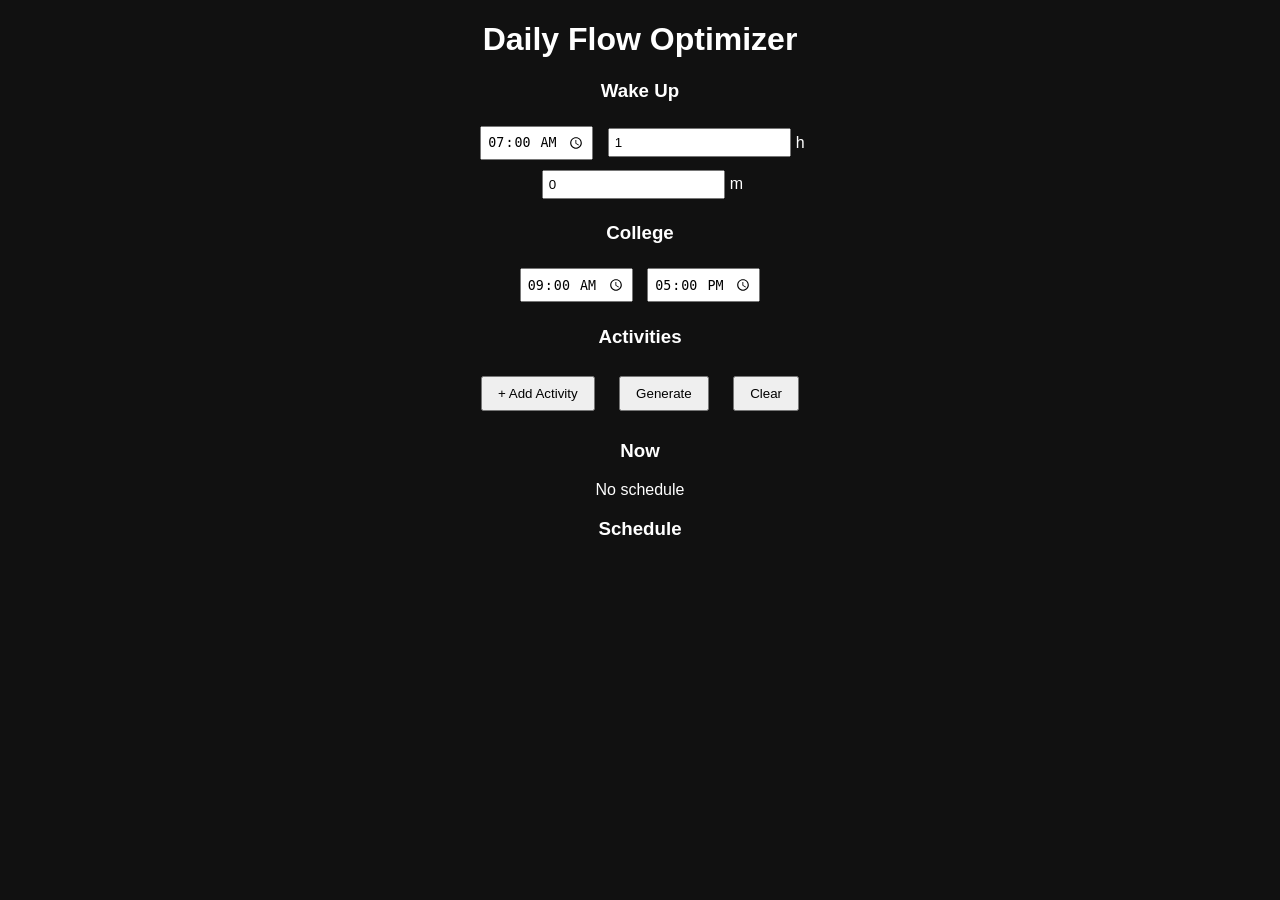
==== index.html @ 75579330 "Rename index.html.html to index.html" ====
<!DOCTYPE html>
<html lang="en">
<head>
    <meta charset="UTF-8">
    <meta name="viewport" content="width=device-width, initial-scale=1.0">
    <title>Daily Flow Optimizer</title>
    <link rel="stylesheet" href="style.css">
</head>
<body>

<div class="container">
    <h1>Daily Flow Optimizer</h1>

    <h3>Wake Up</h3>
    <input type="time" id="wakeUp" value="07:00">
    <input type="number" id="wakeUpHours" value="1">h
    <input type="number" id="wakeUpMinutes" value="0">m

    <h3>College</h3>
    <input type="time" id="collegeStart" value="09:00">
    <input type="time" id="collegeEnd" value="17:00">

    <h3>Activities</h3>
    <div id="extraActivities"></div>

    <button id="addActivity">+ Add Activity</button>
    <button id="generateBtn">Generate</button>
    <button id="clearBtn">Clear</button>

    <h3>Now</h3>
    <p id="currentTask">No schedule</p>

    <h3>Schedule</h3>
    <ul id="scheduleList"></ul>
</div>

<script src="script.js"></script>
</body>
</html>
---- style.css ----
body {
    font-family: Arial;
    background: #111;
    color: white;
    text-align: center;
}

.container {
    max-width: 500px;
    margin: auto;
}

input {
    margin: 5px;
    padding: 5px;
}

button {
    margin: 10px;
    padding: 8px 15px;
    cursor: pointer;
}

li {
    margin: 5px;
}
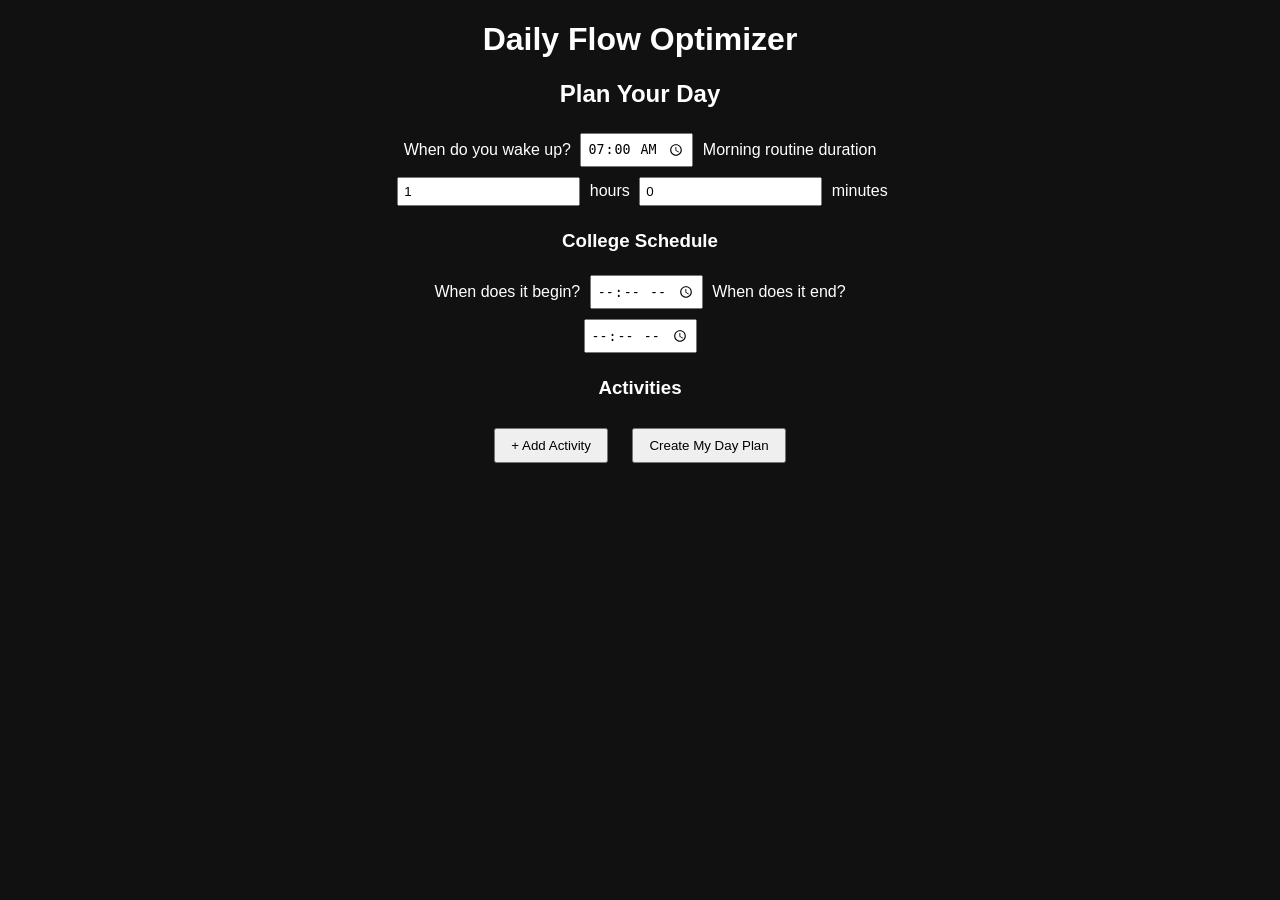
==== commit 0f68489d: "Refactor HTML structure for daily planner" ====
--- a/index.html
+++ b/index.html
@@ -6,34 +6,57 @@
     <title>Daily Flow Optimizer</title>
     <link rel="stylesheet" href="style.css">
 </head>
+
 <body>
 
 <div class="container">
+
     <h1>Daily Flow Optimizer</h1>
 
-    <h3>Wake Up</h3>
-    <input type="time" id="wakeUp" value="07:00">
-    <input type="number" id="wakeUpHours" value="1">h
-    <input type="number" id="wakeUpMinutes" value="0">m
+    <div class="input-section">
 
-    <h3>College</h3>
-    <input type="time" id="collegeStart" value="09:00">
-    <input type="time" id="collegeEnd" value="17:00">
+        <h2>Plan Your Day</h2>
 
-    <h3>Activities</h3>
-    <div id="extraActivities"></div>
+        <label>When do you wake up?</label>
+        <input type="time" id="wakeUp" value="07:00">
 
-    <button id="addActivity">+ Add Activity</button>
-    <button id="generateBtn">Generate</button>
-    <button id="clearBtn">Clear</button>
+        <label>Morning routine duration</label>
+        <div class="duration-row">
+            <input type="number" id="wakeUpHours" value="1"> <span>hours</span>
+            <input type="number" id="wakeUpMinutes" value="0"> <span>minutes</span>
+        </div>
 
-    <h3>Now</h3>
-    <p id="currentTask">No schedule</p>
+        <h3>College Schedule</h3>
+        <label>When does it begin?</label>
+        <input type="time" id="collegeStart">
 
-    <h3>Schedule</h3>
-    <ul id="scheduleList"></ul>
+        <label>When does it end?</label>
+        <input type="time" id="collegeEnd">
+
+        <h3>Activities</h3>
+        <div id="extraActivities"></div>
+
+        <button id="addActivity">+ Add Activity</button>
+
+        <button id="generateBtn">Create My Day Plan</button>
+
+    </div>
+
+    <div class="output-section" style="display:none;">
+
+        <h2>Your Day Plan</h2>
+
+        <p id="currentTask"></p>
+
+        <ul id="scheduleList"></ul>
+
+        <button id="editBtn">Edit Plan</button>
+
+    </div>
+
 </div>
 
 <script src="script.js"></script>
+
 </body>
 </html>
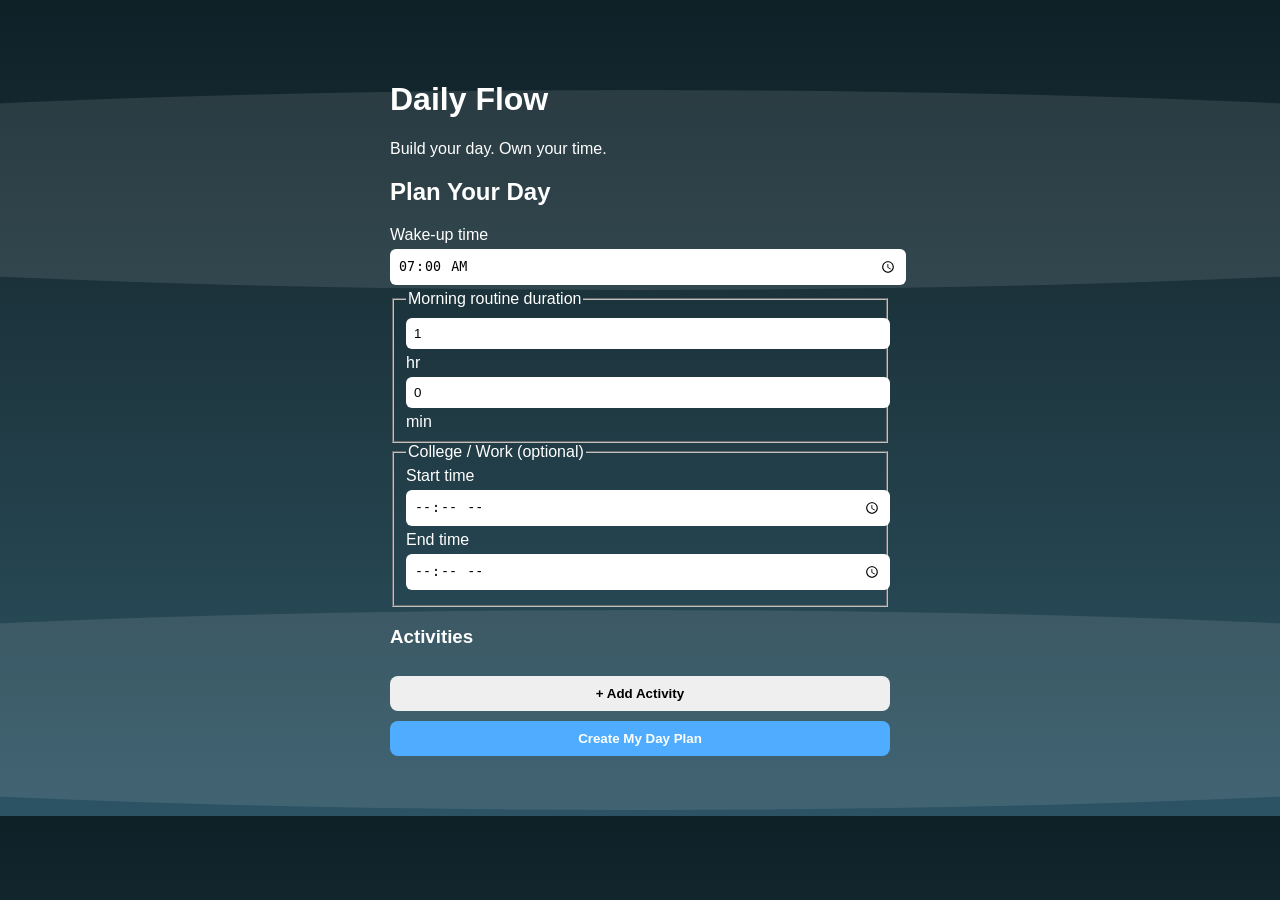
==== commit 7a5a454d: "Enhance index.html with new meta tags and structure Updated the HTML structure and added new meta ta" ====
--- a/index.html
+++ b/index.html
@@ -1,62 +1,102 @@
 <!DOCTYPE html>
 <html lang="en">
 <head>
-    <meta charset="UTF-8">
-    <meta name="viewport" content="width=device-width, initial-scale=1.0">
-    <title>Daily Flow Optimizer</title>
-    <link rel="stylesheet" href="style.css">
+  <meta charset="UTF-8">
+  <meta name="viewport" content="width=device-width, initial-scale=1.0">
+  <meta name="description" content="Plan and optimise your daily schedule with clarity.">
+  <title>Daily Flow Optimizer</title>
+  <link rel="preconnect" href="https://fonts.googleapis.com">
+  <link rel="preconnect" href="https://fonts.gstatic.com" crossorigin>
+  <link href="https://fonts.googleapis.com/css2?family=Syne:wght@600;700&family=DM+Sans:wght@400;500;600&family=JetBrains+Mono:wght@400;500&display=swap" rel="stylesheet">
+  <link rel="stylesheet" href="style.css">
 </head>
-
 <body>
 
 <div class="container">
 
-    <h1>Daily Flow Optimizer</h1>
+  <header class="site-header">
+    <h1>Daily Flow</h1>
+    <p class="tagline">Build your day. Own your time.</p>
+  </header>
 
-    <div class="input-section">
+  <!-- ═══════════════════════════════════
+       INPUT SECTION
+  ════════════════════════════════════ -->
+  <section class="card" id="inputSection" aria-label="Day planner form">
 
-        <h2>Plan Your Day</h2>
+    <h2 class="card__title">Plan Your Day</h2>
 
-        <label>When do you wake up?</label>
-        <input type="time" id="wakeUp" value="07:00">
-
-        <label>Morning routine duration</label>
-        <div class="duration-row">
-            <input type="number" id="wakeUpHours" value="1"> <span>hours</span>
-            <input type="number" id="wakeUpMinutes" value="0"> <span>minutes</span>
-        </div>
-
-        <h3>College Schedule</h3>
-        <label>When does it begin?</label>
-        <input type="time" id="collegeStart">
-
-        <label>When does it end?</label>
-        <input type="time" id="collegeEnd">
-
-        <h3>Activities</h3>
-        <div id="extraActivities"></div>
-
-        <button id="addActivity">+ Add Activity</button>
-
-        <button id="generateBtn">Create My Day Plan</button>
-
+    <!-- Wake-up -->
+    <div class="form-group">
+      <label class="form-label" for="wakeUp">Wake-up time</label>
+      <input type="time" id="wakeUp" class="form-input" value="07:00" required aria-required="true" aria-describedby="err-wakeUp">
+      <span class="field-error" id="err-wakeUp" role="alert" aria-live="polite"></span>
     </div>
 
-    <div class="output-section" style="display:none;">
+    <!-- Morning routine -->
+    <fieldset class="form-fieldset">
+      <legend class="form-legend">Morning routine duration</legend>
+      <div class="duration-row">
+        <div class="duration-unit">
+          <input type="number" id="wakeUpHours" class="form-input form-input--short" value="1" min="0" max="12" aria-label="Hours">
+          <label class="form-label--inline" for="wakeUpHours">hr</label>
+        </div>
+        <div class="duration-unit">
+          <input type="number" id="wakeUpMinutes" class="form-input form-input--short" value="0" min="0" max="59" aria-label="Minutes">
+          <label class="form-label--inline" for="wakeUpMinutes">min</label>
+        </div>
+      </div>
+    </fieldset>
 
-        <h2>Your Day Plan</h2>
+    <!-- College / Work -->
+    <fieldset class="form-fieldset">
+      <legend class="form-legend">College / Work <span class="form-legend__note">(optional)</span></legend>
+      <div class="form-group">
+        <label class="form-label" for="collegeStart">Start time</label>
+        <input type="time" id="collegeStart" class="form-input" aria-describedby="err-college">
+      </div>
+      <div class="form-group">
+        <label class="form-label" for="collegeEnd">End time</label>
+        <input type="time" id="collegeEnd" class="form-input" aria-describedby="err-college">
+      </div>
+      <span class="field-error" id="err-college" role="alert" aria-live="polite"></span>
+    </fieldset>
 
-        <p id="currentTask"></p>
+    <!-- Activities -->
+    <section aria-label="Custom activities">
+      <h3 class="section-label">Activities</h3>
+      <div id="activitiesContainer"></div>
+      <button type="button" class="btn btn--ghost" id="addActivityBtn">+ Add Activity</button>
+    </section>
 
-        <ul id="scheduleList"></ul>
+    <!-- Form-level error -->
+    <div id="formError" class="form-error" role="alert" aria-live="assertive" hidden></div>
 
-        <button id="editBtn">Edit Plan</button>
+    <button type="button" class="btn btn--primary" id="generateBtn">Create My Day Plan</button>
 
+  </section>
+
+  <!-- ═══════════════════════════════════
+       OUTPUT SECTION
+  ════════════════════════════════════ -->
+  <section class="card" id="outputSection" hidden aria-label="Your day plan">
+
+    <h2 class="card__title">Your Day Plan</h2>
+
+    <div class="current-task" aria-live="polite" aria-label="Current task">
+      <span class="current-task__label">Right now</span>
+      <span class="current-task__value" id="currentTaskValue">—</span>
     </div>
+
+    <ul class="schedule-list" id="scheduleList" aria-label="Full schedule"></ul>
+
+    <button type="button" class="btn btn--secondary" id="editBtn">Edit Plan</button>
+
+  </section>
 
 </div>
 
 <script src="script.js"></script>
-
 </body>
 </html>
+
--- a/style.css
+++ b/style.css
@@ -1,26 +1,95 @@
 body {
+    margin: 0;
     font-family: Arial;
-    background: #111;
-    color: white;
-    text-align: center;
+    background: linear-gradient(180deg, #0f2027, #203a43, #2c5364);
+    overflow-x: hidden;
 }
 
+/* WAVE BACKGROUND */
+body::before,
+body::after {
+    content: "";
+    position: fixed;
+    width: 200%;
+    height: 200px;
+    background: rgba(255,255,255,0.1);
+    border-radius: 50%;
+    z-index: -1;
+}
+
+body::before {
+    top: 10%;
+    left: -50%;
+}
+
+body::after {
+    bottom: 10%;
+    left: -50%;
+}
+
+/* MAIN */
 .container {
     max-width: 500px;
-    margin: auto;
+    margin: 40px auto;
+    padding: 20px;
+    color: white;
 }
 
-input {
-    margin: 5px;
-    padding: 5px;
+/* INPUT + OUTPUT BLOCK */
+.input-section,
+.output-section {
+    background: #111;
+    padding: 20px;
+    border-radius: 12px;
+    margin-top: 20px;
 }
 
-button {
-    margin: 10px;
-    padding: 8px 15px;
-    cursor: pointer;
+.output-section p {
+    font-size: 1.2rem;
+    font-weight: bold;
+    margin-bottom: 10px;
 }
 
+/* INPUTS */
+input {
+    width: 100%;
+    margin: 5px 0;
+    padding: 8px;
+    border-radius: 6px;
+    border: none;
+}
+
+/* BUTTONS */
+button {
+    margin-top: 10px;
+    padding: 10px;
+    border: none;
+    border-radius: 8px;
+    cursor: pointer;
+    width: 100%;
+    font-weight: bold;
+}
+
+#generateBtn {
+    background: #4facfe;
+    color: white;
+}
+
+#editBtn {
+    background: #ff9800;
+    color: white;
+}
+
+/* LIST */
 li {
-    margin: 5px;
+    background: #222;
+    margin: 5px 0;
+    padding: 10px;
+    border-radius: 6px;
 }
+
+/* CONFLICT */
+.conflict {
+    background: #5c1a1a;
+    border-left: 4px solid red;
+}
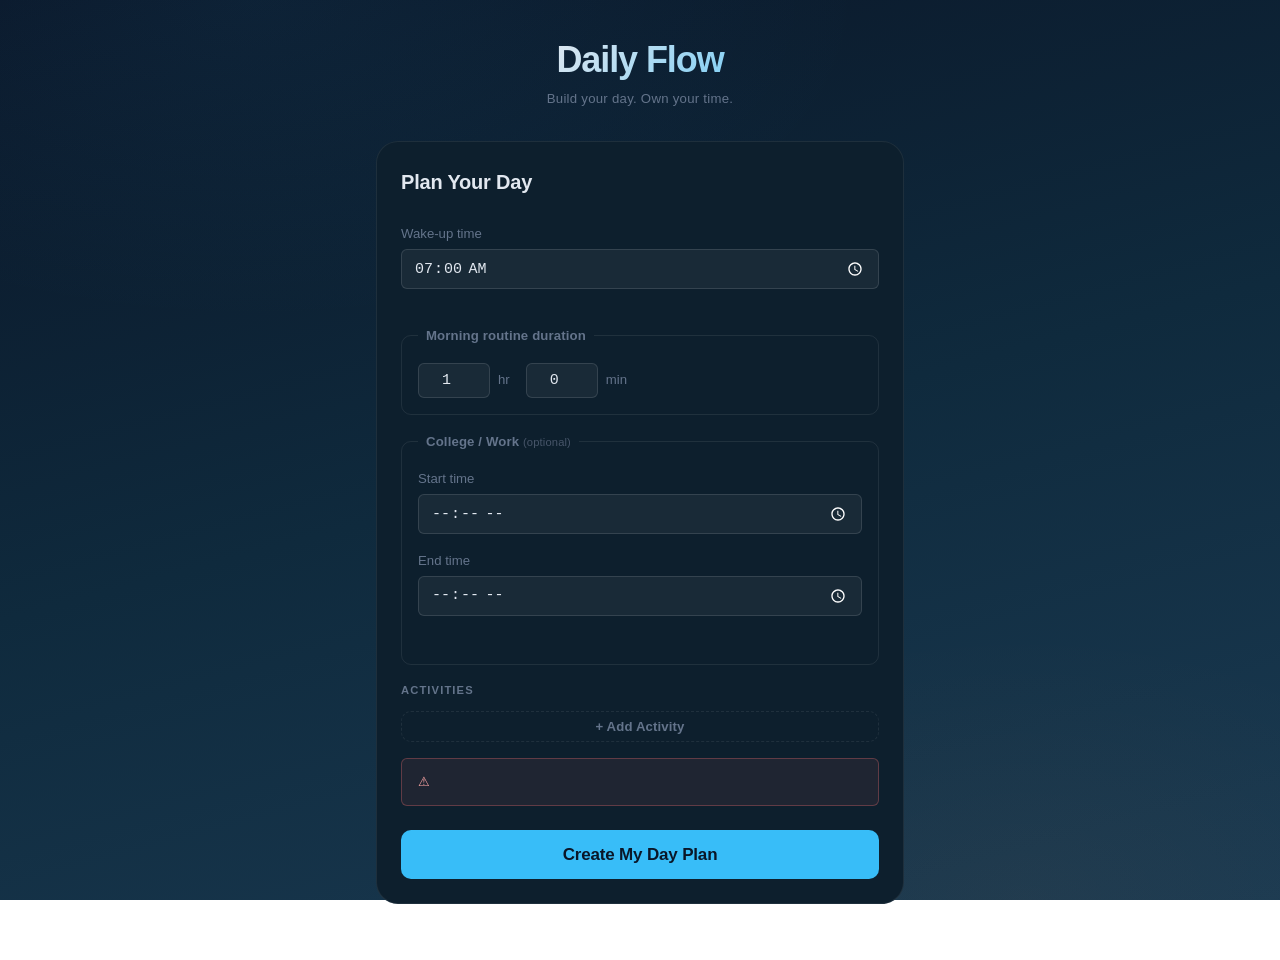
==== commit 01cc6c06: "Minute changes" ====
--- a/index.html
+++ b/index.html
@@ -30,7 +30,7 @@
     <div class="form-group">
       <label class="form-label" for="wakeUp">Wake-up time</label>
       <input type="time" id="wakeUp" class="form-input" value="07:00" required aria-required="true" aria-describedby="err-wakeUp">
-      <span class="field-error" id="err-wakeUp" role="alert" aria-live="polite"></span>
+      <span class="field-error" id="err-wakeUp" aria-live="polite"></span>
     </div>
 
     <!-- Morning routine -->
@@ -59,7 +59,7 @@
         <label class="form-label" for="collegeEnd">End time</label>
         <input type="time" id="collegeEnd" class="form-input" aria-describedby="err-college">
       </div>
-      <span class="field-error" id="err-college" role="alert" aria-live="polite"></span>
+      <span class="field-error" id="err-college" aria-live="polite"></span>
     </fieldset>
 
     <!-- Activities -->
--- a/style.css
+++ b/style.css
@@ -1,95 +1,577 @@
+/* ════════════════════════════════════════════════
+   RESET & BOX MODEL
+   ════════════════════════════════════════════════ */
+*, *::before, *::after {
+  box-sizing: border-box;
+  margin: 0;
+  padding: 0;
+}
+
+/* ════════════════════════════════════════════════
+   DESIGN TOKENS
+   Change these to retheme the entire app.
+   ════════════════════════════════════════════════ */
+:root {
+  /* Color palette */
+  --clr-page-start:   #0a1628;
+  --clr-page-mid:     #0f2a3d;
+  --clr-page-end:     #1a3a52;
+
+  --clr-card-bg:      #0d1f2d;
+  --clr-card-border:  rgba(255,255,255,0.07);
+
+  --clr-item-bg:      rgba(255,255,255,0.04);
+  --clr-item-bg-alt:  rgba(255,255,255,0.07);
+  --clr-item-border:  rgba(255,255,255,0.08);
+
+  --clr-accent:       #38bdf8;
+  --clr-accent-dim:   rgba(56,189,248,0.12);
+  --clr-accent-glow:  rgba(56,189,248,0.25);
+
+  --clr-warn:         #fb923c;
+  --clr-warn-dim:     rgba(251,146,60,0.12);
+
+  --clr-danger:       #f87171;
+  --clr-danger-bg:    rgba(248,113,113,0.08);
+  --clr-danger-border:rgba(248,113,113,0.3);
+
+  --clr-success:      #34d399;
+
+  --clr-text-primary: #e2e8f0;
+  --clr-text-muted:   #64748b;
+  --clr-text-subtle:  #475569;
+  --clr-text-error:   #fca5a5;
+  --clr-text-accent:  #38bdf8;
+
+  --clr-input-bg:     rgba(255,255,255,0.05);
+  --clr-input-border: rgba(255,255,255,0.12);
+  --clr-input-focus:  #38bdf8;
+
+  /* Typography */
+  --font-display: 'Syne', sans-serif;
+  --font-body:    'DM Sans', sans-serif;
+  --font-mono:    'JetBrains Mono', 'Courier New', monospace;
+
+  --text-xs:   0.70rem;
+  --text-sm:   0.825rem;
+  --text-base: 0.9375rem;
+  --text-lg:   1.0625rem;
+  --text-xl:   1.25rem;
+  --text-2xl:  1.75rem;
+  --text-3xl:  2.25rem;
+
+  /* Spacing scale */
+  --sp-1: 0.25rem;
+  --sp-2: 0.5rem;
+  --sp-3: 0.75rem;
+  --sp-4: 1rem;
+  --sp-5: 1.25rem;
+  --sp-6: 1.5rem;
+  --sp-8: 2rem;
+  --sp-10: 2.5rem;
+
+  /* Radii */
+  --radius-sm:  6px;
+  --radius-md:  10px;
+  --radius-lg:  16px;
+  --radius-xl:  22px;
+
+  /* Transitions */
+  --ease:       cubic-bezier(0.4, 0, 0.2, 1);
+  --dur-fast:   120ms;
+  --dur-base:   200ms;
+}
+
+/* ════════════════════════════════════════════════
+   BASE
+   ════════════════════════════════════════════════ */
+html {
+  scroll-behavior: smooth;
+}
+
 body {
-    margin: 0;
-    font-family: Arial;
-    background: linear-gradient(180deg, #0f2027, #203a43, #2c5364);
-    overflow-x: hidden;
-}
-
-/* WAVE BACKGROUND */
-body::before,
-body::after {
-    content: "";
-    position: fixed;
-    width: 200%;
-    height: 200px;
-    background: rgba(255,255,255,0.1);
-    border-radius: 50%;
-    z-index: -1;
-}
-
-body::before {
-    top: 10%;
-    left: -50%;
-}
-
-body::after {
-    bottom: 10%;
-    left: -50%;
-}
-
-/* MAIN */
+  font-family: var(--font-body);
+  font-size: var(--text-base);
+  color: var(--clr-text-primary);
+  background:
+    radial-gradient(ellipse 80% 60% at 20% 0%, rgba(56,189,248,0.06) 0%, transparent 60%),
+    radial-gradient(ellipse 60% 50% at 80% 100%, rgba(251,146,60,0.04) 0%, transparent 60%),
+    linear-gradient(165deg, var(--clr-page-start) 0%, var(--clr-page-mid) 50%, var(--clr-page-end) 100%);
+  background-attachment: fixed;
+  min-height: 100vh;
+  line-height: 1.65;
+  -webkit-font-smoothing: antialiased;
+}
+
+/* ════════════════════════════════════════════════
+   LAYOUT
+   ════════════════════════════════════════════════ */
 .container {
-    max-width: 500px;
-    margin: 40px auto;
-    padding: 20px;
-    color: white;
-}
-
-/* INPUT + OUTPUT BLOCK */
-.input-section,
-.output-section {
-    background: #111;
-    padding: 20px;
-    border-radius: 12px;
-    margin-top: 20px;
-}
-
-.output-section p {
-    font-size: 1.2rem;
-    font-weight: bold;
-    margin-bottom: 10px;
-}
-
-/* INPUTS */
-input {
-    width: 100%;
-    margin: 5px 0;
-    padding: 8px;
-    border-radius: 6px;
-    border: none;
-}
-
-/* BUTTONS */
-button {
-    margin-top: 10px;
-    padding: 10px;
-    border: none;
-    border-radius: 8px;
-    cursor: pointer;
-    width: 100%;
-    font-weight: bold;
-}
-
-#generateBtn {
-    background: #4facfe;
-    color: white;
-}
-
-#editBtn {
-    background: #ff9800;
-    color: white;
-}
-
-/* LIST */
-li {
-    background: #222;
-    margin: 5px 0;
-    padding: 10px;
-    border-radius: 6px;
-}
-
-/* CONFLICT */
-.conflict {
-    background: #5c1a1a;
-    border-left: 4px solid red;
-}
+  max-width: 560px;
+  margin: 0 auto;
+  padding: var(--sp-10) var(--sp-4) var(--sp-8);
+}
+
+/* ════════════════════════════════════════════════
+   HEADER
+   ════════════════════════════════════════════════ */
+.site-header {
+  text-align: center;
+  margin-bottom: var(--sp-8);
+}
+
+.site-header h1 {
+  font-family: var(--font-display);
+  font-size: var(--text-3xl);
+  font-weight: 700;
+  letter-spacing: -0.03em;
+  background: linear-gradient(135deg, #e2e8f0 30%, var(--clr-accent) 100%);
+  -webkit-background-clip: text;
+  -webkit-text-fill-color: transparent;
+  background-clip: text;
+  line-height: 1.1;
+}
+
+.tagline {
+  font-size: var(--text-sm);
+  color: var(--clr-text-muted);
+  margin-top: var(--sp-2);
+  letter-spacing: 0.02em;
+}
+
+/* ════════════════════════════════════════════════
+   CARD
+   ════════════════════════════════════════════════ */
+.card {
+  background: var(--clr-card-bg);
+  border: 1px solid var(--clr-card-border);
+  border-radius: var(--radius-xl);
+  padding: var(--sp-6) var(--sp-6);
+  backdrop-filter: blur(12px);
+  margin-bottom: var(--sp-6);
+}
+
+.card__title {
+  font-family: var(--font-display);
+  font-size: var(--text-xl);
+  font-weight: 600;
+  margin-bottom: var(--sp-6);
+  letter-spacing: -0.01em;
+}
+
+/* ════════════════════════════════════════════════
+   SECTION LABEL
+   ════════════════════════════════════════════════ */
+.section-label {
+  font-size: var(--text-xs);
+  font-weight: 600;
+  text-transform: uppercase;
+  letter-spacing: 0.1em;
+  color: var(--clr-text-muted);
+  margin-bottom: var(--sp-3);
+  margin-top: var(--sp-2);
+}
+
+/* ════════════════════════════════════════════════
+   FORM ELEMENTS
+   ════════════════════════════════════════════════ */
+.form-group {
+  display: flex;
+  flex-direction: column;
+  gap: var(--sp-1);
+  margin-bottom: var(--sp-4);
+}
+
+.form-fieldset {
+  border: 1px solid var(--clr-item-border);
+  border-radius: var(--radius-md);
+  padding: var(--sp-4);
+  margin-bottom: var(--sp-4);
+}
+
+.form-legend {
+  font-size: var(--text-sm);
+  font-weight: 600;
+  color: var(--clr-text-muted);
+  padding: 0 var(--sp-2);
+  letter-spacing: 0.01em;
+}
+
+.form-legend__note {
+  font-weight: 400;
+  color: var(--clr-text-subtle);
+  font-size: var(--text-xs);
+}
+
+.form-label {
+  font-size: var(--text-sm);
+  font-weight: 500;
+  color: var(--clr-text-muted);
+}
+
+.form-label--inline {
+  font-size: var(--text-sm);
+  color: var(--clr-text-muted);
+  white-space: nowrap;
+}
+
+/* Inputs */
+.form-input {
+  width: 100%;
+  padding: var(--sp-2) var(--sp-3);
+  background: var(--clr-input-bg);
+  border: 1px solid var(--clr-input-border);
+  border-radius: var(--radius-sm);
+  color: var(--clr-text-primary);
+  font-family: var(--font-body);
+  font-size: var(--text-base);
+  transition:
+    border-color var(--dur-fast) var(--ease),
+    box-shadow var(--dur-fast) var(--ease),
+    background var(--dur-fast) var(--ease);
+  outline: none;
+  appearance: none;
+  -webkit-appearance: none;
+}
+
+/* Time/number inputs use mono for readability */
+input[type="time"],
+input[type="number"] {
+  font-family: var(--font-mono);
+}
+
+.form-input::placeholder {
+  color: var(--clr-text-subtle);
+}
+
+.form-input:hover {
+  border-color: rgba(255,255,255,0.2);
+}
+
+.form-input:focus {
+  border-color: var(--clr-input-focus);
+  background: rgba(56,189,248,0.05);
+  box-shadow: 0 0 0 3px var(--clr-accent-glow);
+}
+
+.form-input.is-invalid {
+  border-color: var(--clr-danger);
+  box-shadow: 0 0 0 3px var(--clr-danger-bg);
+}
+
+.form-input.is-invalid:focus {
+  box-shadow: 0 0 0 3px rgba(248,113,113,0.25);
+}
+
+.form-input--short {
+  width: 72px;
+  text-align: center;
+}
+
+/* Duration layout */
+.duration-row {
+  display: flex;
+  gap: var(--sp-4);
+  align-items: center;
+}
+
+.duration-unit {
+  display: flex;
+  align-items: center;
+  gap: var(--sp-2);
+}
+
+/* ════════════════════════════════════════════════
+   ACTIVITY CARD
+   ════════════════════════════════════════════════ */
+.activity-card {
+  background: var(--clr-item-bg-alt);
+  border: 1px solid var(--clr-item-border);
+  border-radius: var(--radius-md);
+  padding: var(--sp-4);
+  margin-bottom: var(--sp-3);
+  animation: slideIn var(--dur-base) var(--ease);
+}
+
+@keyframes slideIn {
+  from { opacity: 0; transform: translateY(-8px); }
+  to   { opacity: 1; transform: translateY(0); }
+}
+
+.activity-card__header {
+  display: flex;
+  justify-content: space-between;
+  align-items: center;
+  margin-bottom: var(--sp-3);
+}
+
+.activity-card__name {
+  font-size: var(--text-xs);
+  font-weight: 600;
+  text-transform: uppercase;
+  letter-spacing: 0.08em;
+  color: var(--clr-text-subtle);
+}
+
+.activity-card .form-group {
+  margin-bottom: var(--sp-3);
+}
+
+.activity-card .form-fieldset {
+  margin-bottom: 0;
+  padding: var(--sp-3);
+}
+
+.activity-card .field-error {
+  margin-top: var(--sp-1);
+}
+
+/* ════════════════════════════════════════════════
+   ERRORS
+   ════════════════════════════════════════════════ */
+.field-error {
+  display: block;
+  font-size: var(--text-xs);
+  color: var(--clr-text-error);
+  min-height: 1rem;
+  font-weight: 500;
+}
+
+.form-error {
+  display: flex;
+  align-items: flex-start;
+  gap: var(--sp-2);
+  background: var(--clr-danger-bg);
+  border: 1px solid var(--clr-danger-border);
+  border-radius: var(--radius-sm);
+  padding: var(--sp-3) var(--sp-4);
+  font-size: var(--text-sm);
+  color: var(--clr-text-error);
+  margin: var(--sp-4) 0;
+  font-weight: 500;
+}
+
+.form-error::before {
+  content: "⚠";
+  flex-shrink: 0;
+}
+
+/* ════════════════════════════════════════════════
+   BUTTONS
+   ════════════════════════════════════════════════ */
+.btn {
+  display: block;
+  width: 100%;
+  padding: var(--sp-3) var(--sp-4);
+  border: none;
+  border-radius: var(--radius-md);
+  font-family: var(--font-body);
+  font-size: var(--text-base);
+  font-weight: 600;
+  cursor: pointer;
+  text-align: center;
+  transition:
+    background var(--dur-fast) var(--ease),
+    box-shadow var(--dur-fast) var(--ease),
+    transform var(--dur-fast) var(--ease),
+    opacity var(--dur-fast) var(--ease);
+  letter-spacing: 0.01em;
+  line-height: 1;
+}
+
+.btn:active {
+  transform: translateY(1px);
+}
+
+.btn:focus-visible {
+  outline: 2px solid var(--clr-accent);
+  outline-offset: 3px;
+}
+
+/* Primary — generate */
+.btn--primary {
+  background: var(--clr-accent);
+  color: #0a1628;
+  margin-top: var(--sp-6);
+  padding: var(--sp-4);
+  font-size: var(--text-lg);
+  border-radius: var(--radius-md);
+  letter-spacing: -0.01em;
+}
+
+.btn--primary:hover {
+  background: #67d2fb;
+  box-shadow: 0 0 24px var(--clr-accent-glow);
+}
+
+/* Secondary — edit */
+.btn--secondary {
+  background: var(--clr-item-bg-alt);
+  border: 1px solid var(--clr-item-border);
+  color: var(--clr-text-primary);
+  margin-top: var(--sp-4);
+}
+
+.btn--secondary:hover {
+  background: var(--clr-item-bg);
+  border-color: rgba(255,255,255,0.15);
+}
+
+/* Ghost — add activity */
+.btn--ghost {
+  background: transparent;
+  border: 1px dashed var(--clr-item-border);
+  color: var(--clr-text-muted);
+  font-size: var(--text-sm);
+  margin-top: var(--sp-2);
+  padding: var(--sp-2) var(--sp-3);
+}
+
+.btn--ghost:hover {
+  background: var(--clr-item-bg);
+  border-color: rgba(255,255,255,0.2);
+  color: var(--clr-text-primary);
+}
+
+/* Icon — remove activity */
+.btn--icon {
+  display: inline-flex;
+  align-items: center;
+  justify-content: center;
+  width: 28px;
+  height: 28px;
+  padding: 0;
+  background: transparent;
+  border: 1px solid var(--clr-item-border);
+  border-radius: var(--radius-sm);
+  color: var(--clr-text-subtle);
+  font-size: 0.7rem;
+  cursor: pointer;
+  transition:
+    background var(--dur-fast) var(--ease),
+    color var(--dur-fast) var(--ease),
+    border-color var(--dur-fast) var(--ease);
+}
+
+.btn--icon:hover {
+  background: var(--clr-danger-bg);
+  color: var(--clr-text-error);
+  border-color: var(--clr-danger-border);
+}
+
+.btn--icon:focus-visible {
+  outline: 2px solid var(--clr-danger);
+  outline-offset: 2px;
+}
+
+/* ════════════════════════════════════════════════
+   CURRENT TASK WIDGET
+   ════════════════════════════════════════════════ */
+.current-task {
+  display: flex;
+  flex-direction: column;
+  gap: var(--sp-1);
+  background: var(--clr-accent-dim);
+  border: 1px solid rgba(56,189,248,0.2);
+  border-radius: var(--radius-md);
+  padding: var(--sp-4) var(--sp-5);
+  margin-bottom: var(--sp-5);
+}
+
+.current-task__label {
+  font-size: var(--text-xs);
+  text-transform: uppercase;
+  letter-spacing: 0.1em;
+  color: var(--clr-text-accent);
+  font-weight: 600;
+}
+
+.current-task__value {
+  font-family: var(--font-display);
+  font-size: var(--text-xl);
+  font-weight: 600;
+  color: var(--clr-text-primary);
+  letter-spacing: -0.01em;
+}
+
+/* ════════════════════════════════════════════════
+   SCHEDULE LIST
+   ════════════════════════════════════════════════ */
+.schedule-list {
+  list-style: none;
+  display: flex;
+  flex-direction: column;
+  gap: var(--sp-2);
+}
+
+.schedule-item {
+  display: grid;
+  grid-template-columns: auto 1fr auto;
+  align-items: center;
+  gap: var(--sp-3);
+  background: var(--clr-item-bg);
+  border: 1px solid var(--clr-item-border);
+  border-radius: var(--radius-sm);
+  padding: var(--sp-3) var(--sp-4);
+  transition: background var(--dur-fast) var(--ease);
+}
+
+.schedule-item:hover {
+  background: var(--clr-item-bg-alt);
+}
+
+.schedule-item.is-conflict {
+  background: var(--clr-danger-bg);
+  border-color: var(--clr-danger-border);
+  border-left: 3px solid var(--clr-danger);
+  border-radius: 0 var(--radius-sm) var(--radius-sm) 0;
+}
+
+.schedule-item__time {
+  font-family: var(--font-mono);
+  font-size: var(--text-xs);
+  color: var(--clr-text-muted);
+  white-space: nowrap;
+  letter-spacing: -0.01em;
+}
+
+.schedule-item__label {
+  font-weight: 600;
+  font-size: var(--text-sm);
+  color: var(--clr-text-primary);
+}
+
+.schedule-item__meta {
+  display: flex;
+  align-items: center;
+  gap: var(--sp-2);
+}
+
+.schedule-item__duration {
+  font-family: var(--font-mono);
+  font-size: var(--text-xs);
+  color: var(--clr-text-subtle);
+}
+
+.schedule-item__badge {
+  font-size: 0.65rem;
+  font-weight: 700;
+  text-transform: uppercase;
+  letter-spacing: 0.06em;
+  background: var(--clr-danger);
+  color: #fff;
+  padding: 2px 6px;
+  border-radius: 4px;
+}
+
+/* ════════════════════════════════════════════════
+   UTILITIES / COLOR SCHEME
+   ════════════════════════════════════════════════ */
+
+/* Colour-scheme for native inputs (time picker etc.) */
+input[type="time"] {
+  color-scheme: dark;
+}
+input[type="number"] {
+  color-scheme: dark;
+}
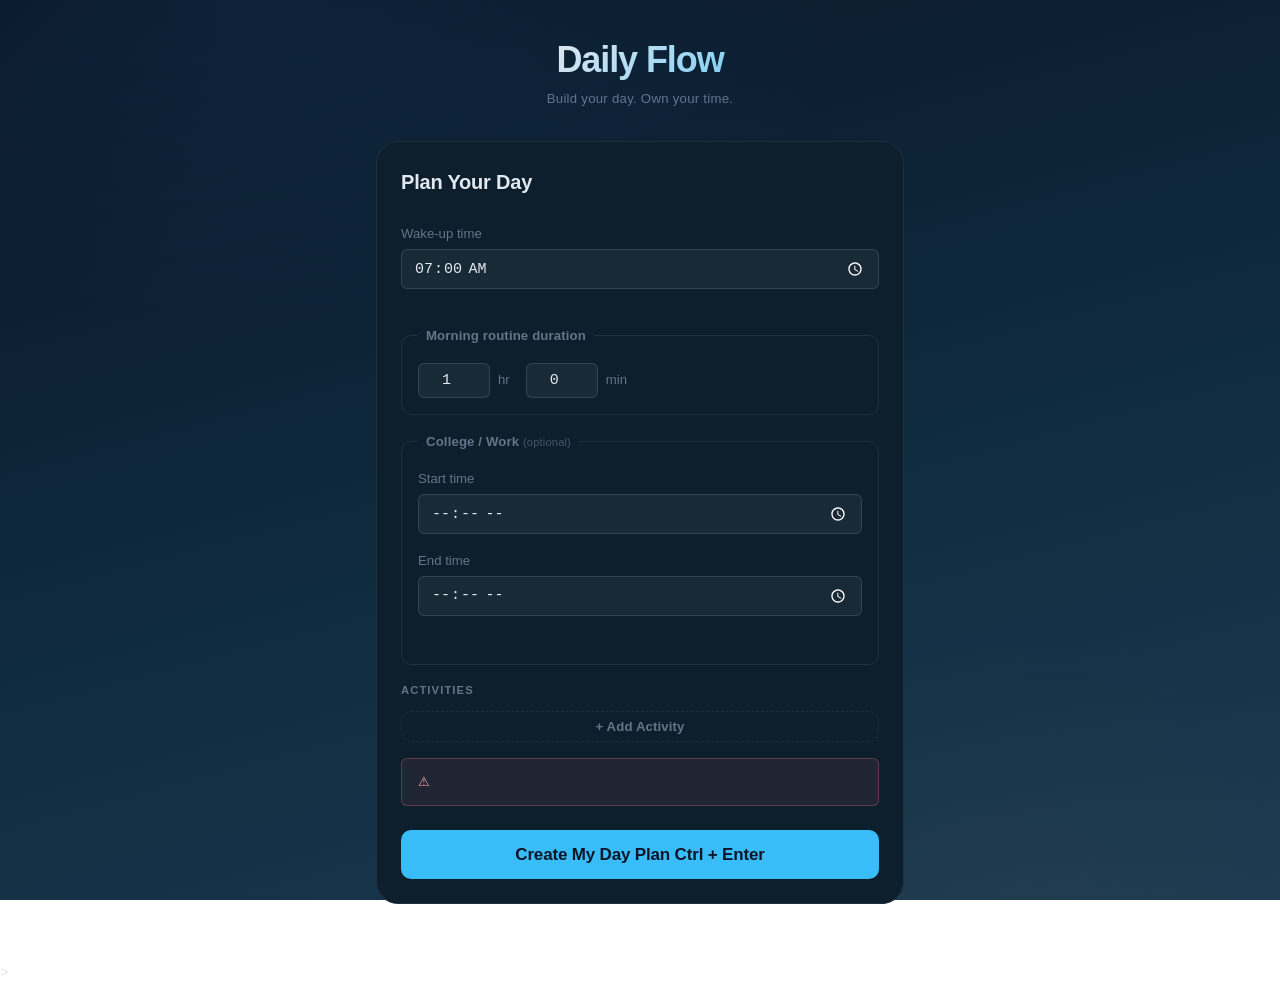
==== commit 054e8c3f: "Improve SEO and social media metadata Enhanced SEO and social media metadata for better visibility a" ====
--- a/index.html
+++ b/index.html
@@ -3,14 +3,56 @@
 <head>
   <meta charset="UTF-8">
   <meta name="viewport" content="width=device-width, initial-scale=1.0">
-  <meta name="description" content="Plan and optimise your daily schedule with clarity.">
-  <title>Daily Flow Optimizer</title>
+
+  <!-- ── Primary SEO ─────────────────────────────────────────── -->
+  <meta name="description"
+        content="Build a clear, conflict-free daily schedule in seconds. Plan your day, track your tasks, own your time.">
+  <meta name="author" content="Daily Flow">
+
+  <!-- ── Open Graph — LinkedIn / WhatsApp / Telegram / Facebook ─ -->
+  <meta property="og:type"        content="website">
+  <meta property="og:title"       content="Daily Flow — Build your day. Own your time.">
+  <meta property="og:description" content="Build a clear, conflict-free daily schedule in seconds. Plan your day, track your tasks, own your time.">
+  <meta property="og:image"       content="og-image.png">
+
+  <!-- ── Twitter / X card ────────────────────────────────────── -->
+  <meta name="twitter:card"        content="summary_large_image">
+  <meta name="twitter:title"       content="Daily Flow — Build your day. Own your time.">
+  <meta name="twitter:description" content="Build a clear, conflict-free daily schedule in seconds.">
+  <meta name="twitter:image"       content="og-image.png">
+
+  <!-- ── Mobile browser chrome colour ───────────────────────── -->
+  <meta name="theme-color" content="#0a1628">
+
+  <!-- ── iOS "Add to Home Screen" ────────────────────────────── -->
+  <meta name="apple-mobile-web-app-capable"          content="yes">
+  <meta name="apple-mobile-web-app-status-bar-style" content="black-translucent">
+  <meta name="apple-mobile-web-app-title"            content="Daily Flow">
+
+  <title>Daily Flow — Build your day. Own your time.</title>
+
+  <!-- Emoji favicon — no external file needed -->
+  <link rel="icon" href="data:image/svg+xml,<svg xmlns='http://www.w3.org/2000/svg' viewBox='0 0 100 100'><text y='.9em' font-size='90'>%E2%9A%A1</text></svg>">
+
+  <!-- Fonts -->
   <link rel="preconnect" href="https://fonts.googleapis.com">
   <link rel="preconnect" href="https://fonts.gstatic.com" crossorigin>
   <link href="https://fonts.googleapis.com/css2?family=Syne:wght@600;700&family=DM+Sans:wght@400;500;600&family=JetBrains+Mono:wght@400;500&display=swap" rel="stylesheet">
+
   <link rel="stylesheet" href="style.css">
 </head>
 <body>
+
+<!-- No-JS fallback -->
+<noscript>
+  <div class="noscript-wall">
+    <span class="noscript-wall__icon">⚡</span>
+    <h1 class="noscript-wall__title">JavaScript required</h1>
+    <p class="noscript-wall__body">
+      Daily Flow needs JavaScript to run. Please enable it in your browser settings and refresh.
+    </p>
+  </div>
+</noscript>
 
 <div class="container">
 
@@ -19,36 +61,34 @@
     <p class="tagline">Build your day. Own your time.</p>
   </header>
 
-  <!-- ═══════════════════════════════════
-       INPUT SECTION
-  ════════════════════════════════════ -->
+  <!-- INPUT SECTION -->
   <section class="card" id="inputSection" aria-label="Day planner form">
 
     <h2 class="card__title">Plan Your Day</h2>
 
-    <!-- Wake-up -->
     <div class="form-group">
       <label class="form-label" for="wakeUp">Wake-up time</label>
-      <input type="time" id="wakeUp" class="form-input" value="07:00" required aria-required="true" aria-describedby="err-wakeUp">
+      <input type="time" id="wakeUp" class="form-input" value="07:00"
+             required aria-required="true" aria-describedby="err-wakeUp">
       <span class="field-error" id="err-wakeUp" aria-live="polite"></span>
     </div>
 
-    <!-- Morning routine -->
     <fieldset class="form-fieldset">
       <legend class="form-legend">Morning routine duration</legend>
       <div class="duration-row">
         <div class="duration-unit">
-          <input type="number" id="wakeUpHours" class="form-input form-input--short" value="1" min="0" max="12" aria-label="Hours">
+          <input type="number" id="wakeUpHours" class="form-input form-input--short"
+                 value="1" min="0" max="12" aria-label="Hours">
           <label class="form-label--inline" for="wakeUpHours">hr</label>
         </div>
         <div class="duration-unit">
-          <input type="number" id="wakeUpMinutes" class="form-input form-input--short" value="0" min="0" max="59" aria-label="Minutes">
+          <input type="number" id="wakeUpMinutes" class="form-input form-input--short"
+                 value="0" min="0" max="59" aria-label="Minutes">
           <label class="form-label--inline" for="wakeUpMinutes">min</label>
         </div>
       </div>
     </fieldset>
 
-    <!-- College / Work -->
     <fieldset class="form-fieldset">
       <legend class="form-legend">College / Work <span class="form-legend__note">(optional)</span></legend>
       <div class="form-group">
@@ -62,23 +102,22 @@
       <span class="field-error" id="err-college" aria-live="polite"></span>
     </fieldset>
 
-    <!-- Activities -->
     <section aria-label="Custom activities">
       <h3 class="section-label">Activities</h3>
       <div id="activitiesContainer"></div>
       <button type="button" class="btn btn--ghost" id="addActivityBtn">+ Add Activity</button>
     </section>
 
-    <!-- Form-level error -->
     <div id="formError" class="form-error" role="alert" aria-live="assertive" hidden></div>
 
-    <button type="button" class="btn btn--primary" id="generateBtn">Create My Day Plan</button>
+    <button type="button" class="btn btn--primary" id="generateBtn">
+      Create My Day Plan
+      <span class="btn__kbd" aria-hidden="true">Ctrl + Enter</span>
+    </button>
 
   </section>
 
-  <!-- ═══════════════════════════════════
-       OUTPUT SECTION
-  ════════════════════════════════════ -->
+  <!-- OUTPUT SECTION -->
   <section class="card" id="outputSection" hidden aria-label="Your day plan">
 
     <h2 class="card__title">Your Day Plan</h2>
@@ -88,6 +127,8 @@
       <span class="current-task__value" id="currentTaskValue">—</span>
     </div>
 
+    <div id="pieChart" aria-label="Task completion chart"></div>
+
     <ul class="schedule-list" id="scheduleList" aria-label="Full schedule"></ul>
 
     <button type="button" class="btn btn--secondary" id="editBtn">Edit Plan</button>
@@ -96,7 +137,22 @@
 
 </div>
 
+<!-- CONFLICT MODAL — replaces native confirm() for proper mobile UX -->
+<div id="modalOverlay" class="modal-overlay" role="dialog" aria-modal="true"
+     aria-labelledby="modalTitle" aria-describedby="modalBody" hidden>
+  <div class="modal">
+    <div class="modal__icon" aria-hidden="true">⚠</div>
+    <h2 class="modal__title" id="modalTitle">Schedule Overlap</h2>
+    <p class="modal__body"  id="modalBody"></p>
+    <div class="modal__actions">
+      <button type="button" class="btn btn--secondary" id="modalCancel">Go Back</button>
+      <button type="button" class="btn btn--warn"      id="modalConfirm">Continue Anyway</button>
+    </div>
+  </div>
+</div>
+
 <script src="script.js"></script>
 </body>
 </html>
+>
 
--- a/style.css
+++ b/style.css
@@ -146,7 +146,7 @@
   background: var(--clr-card-bg);
   border: 1px solid var(--clr-card-border);
   border-radius: var(--radius-xl);
-  padding: var(--sp-6) var(--sp-6);
+  padding: var(--sp-6);
   backdrop-filter: blur(12px);
   margin-bottom: var(--sp-6);
 }
@@ -238,6 +238,12 @@
 input[type="time"],
 input[type="number"] {
   font-family: var(--font-mono);
+}
+
+/* iOS Safari: restoring appearance on time inputs prevents native picker from breaking */
+input[type="time"] {
+  -webkit-appearance: auto;
+  appearance: auto;
 }
 
 .form-input::placeholder {
